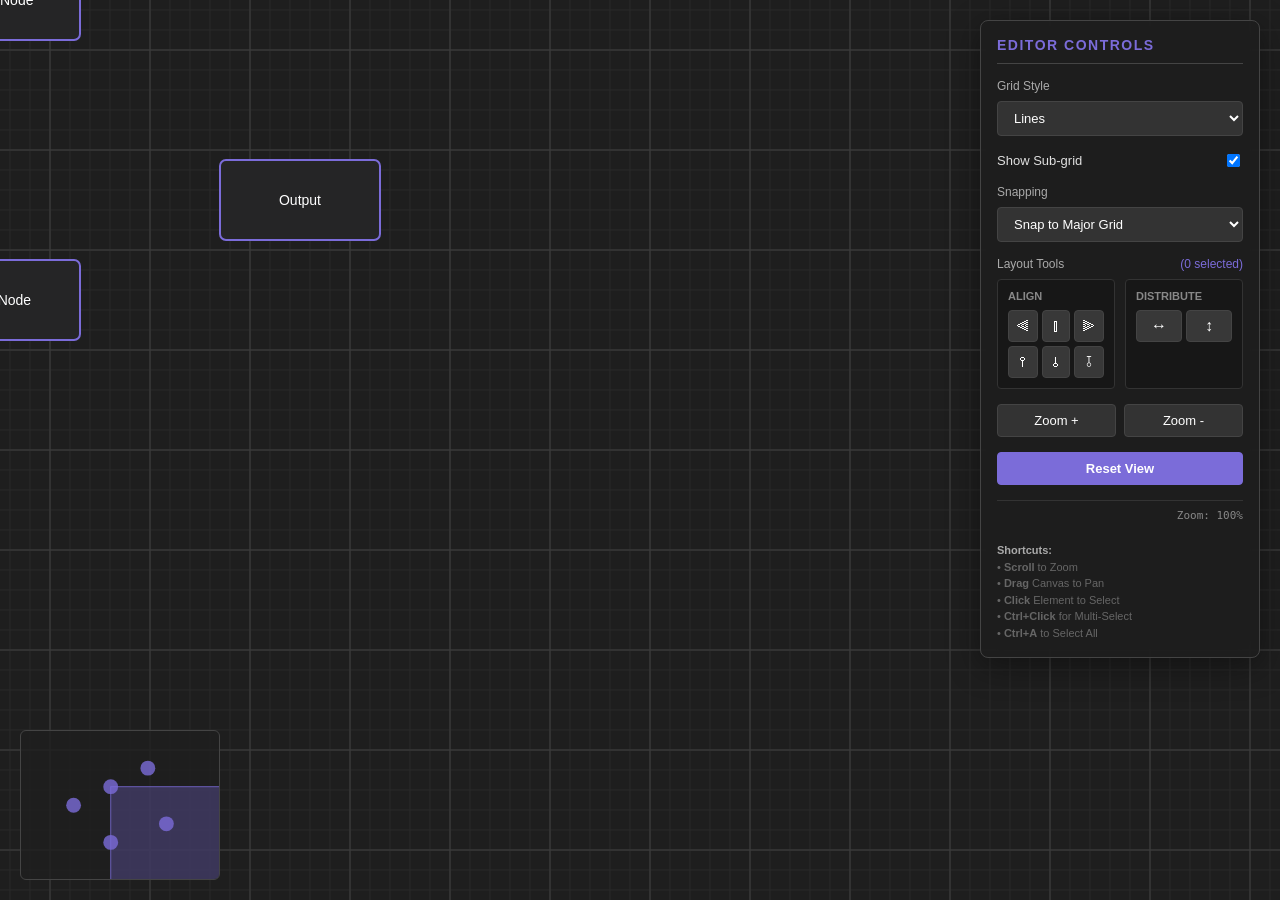
==== index.html @ 756b63c8 "v0.1" ====
<!DOCTYPE html>
<html lang="en">
<head>
    <meta charset="UTF-8">
    <meta name="viewport" content="width=device-width, initial-scale=1.0">
    <title>GraphBoard Component Test</title>
    <link rel="stylesheet" href="styles.css">
    <link rel="stylesheet" href="js/main.css">
</head>
<body>
    <div id="app-container"></div>

    <div id="minimap-container">
        <svg id="minimap-svg" viewBox="0 0 200 150">
            <g id="minimap-content-layer"></g>
            <rect id="minimap-viewport" class="minimap-viewport" x="0" y="0" width="50" height="50"></rect>
        </svg>
    </div>

    <div id="controls">
        <h2>Editor Controls</h2>
        
        <div class="control-group">
            <label>Grid Style</label>
            <select id="grid-type">
                <option value="lines">Lines</option>
                <option value="dots">Dots</option>
            </select>
        </div>

        <div class="control-group">
            <div class="toggle-row">
                <span>Show Sub-grid</span>
                <input type="checkbox" id="sub-grid-toggle" checked>
            </div>
        </div>
        
        <div class="control-group">
            <label>Snapping</label>
            <select id="snap-mode">
                <option value="off">No Snap</option>
                <option value="major" selected>Snap to Major Grid</option>
                <option value="sub">Snap to Sub-grid</option>
            </select>
        </div>

        <div class="control-group">
            <label>Layout Tools <span id="sel-count" style="color:#7b6cd9">(0 selected)</span></label>
            
            <div class="tools-grid">
                <div class="tool-section">
                    <h3>Align</h3>
                    <div class="alignment-grid">
                        <button class="tool-btn" title="Align Left" data-align="left">⫷</button>
                        <button class="tool-btn" title="Align Center H" data-align="center-h">⫿</button>
                        <button class="tool-btn" title="Align Right" data-align="right">⫸</button>
                        <button class="tool-btn" title="Align Top" data-align="top">⫯</button>
                        <button class="tool-btn" title="Align Center V" data-align="center-v">⫰</button>
                        <button class="tool-btn" title="Align Bottom" data-align="bottom">⫱</button>
                    </div>
                </div>

                <div class="tool-section">
                    <h3>Distribute</h3>
                    <div class="dist-grid">
                        <button class="tool-btn" title="Distribute Horizontally" data-dist="h">↔</button>
                        <button class="tool-btn" title="Distribute Vertically" data-dist="v">↕</button>
                    </div>
                </div>
            </div>
        </div>

        <div class="row">
            <button id="zoom-in-btn">Zoom +</button>
            <button id="zoom-out-btn">Zoom -</button>
        </div>
        
        <button id="reset-btn" class="primary">Reset View</button>

        <div class="info-display" id="coords-display">Zoom: 100%</div>
        
        <div class="shortcuts-help">
            <strong>Shortcuts:</strong><br>
            • <b>Scroll</b> to Zoom<br>
            • <b>Drag</b> Canvas to Pan<br>
            • <b>Click</b> Element to Select<br>
            • <b>Ctrl+Click</b> for Multi-Select<br>
            • <b>Ctrl+A</b> to Select All
        </div>
    </div>

    <div id="toast">Notification</div>

    <script type="module">
        import { GraphBoard } from './js/main.js';

        class GraphBoardWithMinimap extends GraphBoard {
            constructor(containerId, options = {}) {
                super(containerId, options);
                
                this.minimapSvg = document.getElementById('minimap-svg');
                this.minimapContentLayer = document.getElementById('minimap-content-layer');
                this.minimapViewport = document.getElementById('minimap-viewport');
                
                this.selectionManager.setOnSelectionChange((count) => {
                    document.getElementById('sel-count').textContent = `(${count} selected)`;
                });
            }

            updateMinimap() {
                const bounds = this.getContentBounds();
                const mmW = 200, mmH = 150, pad = 30;
                this.minimapContentLayer.innerHTML = '';

                if (!bounds) {
                    this.minimapViewport.setAttribute("width", 0);
                    return;
                }

                const scaleX = (mmW - pad * 2) / bounds.width;
                const scaleY = (mmH - pad * 2) / bounds.height;
                const mmScale = Math.min(scaleX, scaleY, 1.5);

                const worldToMinimapX = (wx) => (wx - bounds.centerX) * mmScale + (mmW / 2);
                const worldToMinimapY = (wy) => (wy - bounds.centerY) * mmScale + (mmH / 2);

                this.elements.forEach(el => {
                    const c = document.createElementNS(this.svgNS, "circle");
                    const cx = worldToMinimapX(el.x);
                    const cy = worldToMinimapY(el.y);
                    let r = (Math.min(el.width, el.height) / 2) * mmScale;
                    r = Math.max(2, Math.min(r, 8));
                    c.setAttribute("cx", cx);
                    c.setAttribute("cy", cy);
                    c.setAttribute("r", r);
                    c.setAttribute("class", "minimap-node");
                    if (this.selectionManager.isSelected(el.id)) {
                        c.classList.add("selected");
                    }
                    el.minimapDot = c;
                    this.minimapContentLayer.appendChild(c);
                });

                const screenW = window.innerWidth, screenH = window.innerHeight;
                const vpL = (0 - this.panX) / this.scale;
                const vpT = (0 - this.panY) / this.scale;
                const vpR = (screenW - this.panX) / this.scale;
                const vpB = (screenH - this.panY) / this.scale;

                this.minimapViewport.setAttribute("x", worldToMinimapX(vpL));
                this.minimapViewport.setAttribute("y", worldToMinimapY(vpT));
                this.minimapViewport.setAttribute("width", worldToMinimapX(vpR) - worldToMinimapX(vpL));
                this.minimapViewport.setAttribute("height", worldToMinimapY(vpB) - worldToMinimapY(vpT));
            }
        }

        function showToast(msg) {
            const t = document.getElementById('toast');
            t.textContent = msg;
            t.classList.add('visible');
            setTimeout(() => t.classList.remove('visible'), 2000);
        }

        const grid = new GraphBoardWithMinimap('app-container', {
            majorGrid: 100,
            subGrid: 20,
            gridType: 'lines',
            showSubGrid: true,
            snapMode: 'major',
            onToast: showToast
        });

        // Add test nodes
        grid.addTestNode(0, 0, "Start Node");
        grid.addTestNode(200, -150, "Process A");
        grid.addTestNode(-250, 100, "Input");
        grid.addTestNode(300, 200, "Output");
        grid.addTestNode(0, 300, "End Node");

        // UI Bindings
        document.getElementById('grid-type').addEventListener('change', (e) => {
            grid.setGridType(e.target.value);
        });

        document.getElementById('sub-grid-toggle').addEventListener('change', (e) => {
            grid.toggleSubGrid(e.target.checked);
        });

        document.getElementById('snap-mode').addEventListener('change', (e) => {
            grid.setSnapMode(e.target.value);
        });

        document.querySelectorAll('[data-align]').forEach(btn => {
            btn.addEventListener('click', () => grid.alignNodes(btn.dataset.align));
        });

        document.querySelectorAll('[data-dist]').forEach(btn => {
            btn.addEventListener('click', () => grid.distributeNodes(btn.dataset.dist));
        });

        document.getElementById('zoom-in-btn').addEventListener('click', () => 
            grid.zoom(0.3, window.innerWidth/2, window.innerHeight/2));
        
        document.getElementById('zoom-out-btn').addEventListener('click', () => 
            grid.zoom(-0.3, window.innerWidth/2, window.innerHeight/2));
        
        document.getElementById('reset-btn').addEventListener('click', () => {
            grid.resetView();
        });

        const coords = document.getElementById('coords-display');
        setInterval(() => {
            coords.textContent = `Zoom: ${Math.round(grid.scale * 100)}%`;
        }, 100);
    </script>
</body>
</html>
---- styles.css ----
* {
    box-sizing: border-box;
}

body, html {
    margin: 0;
    padding: 0;
    width: 100%;
    height: 100%;
    overflow: hidden;
    font-family: -apple-system, BlinkMacSystemFont, "Segoe UI", Roboto, Helvetica, Arial, sans-serif;
    color: #e0e0e0;
}

#controls {
    position: absolute;
    top: 20px;
    right: 20px;
    width: 280px;
    max-height: calc(100vh - 40px);
    background-color: rgba(30, 30, 30, 0.95);
    backdrop-filter: blur(10px);
    padding: 16px;
    border-radius: 8px;
    border: 1px solid #444;
    box-shadow: 0 8px 32px rgba(0,0,0,0.4);
    display: flex;
    flex-direction: column;
    gap: 15px;
    z-index: 100;
    overflow-y: auto;
    overflow-x: hidden;
}

#controls::-webkit-scrollbar { width: 6px; }
#controls::-webkit-scrollbar-track { background: transparent; }
#controls::-webkit-scrollbar-thumb { background: #555; border-radius: 3px; }
#controls::-webkit-scrollbar-thumb:hover { background: #666; }

h2 {
    margin: 0;
    font-size: 14px;
    color: #7b6cd9;
    text-transform: uppercase;
    letter-spacing: 1.5px;
    border-bottom: 1px solid #444;
    padding-bottom: 10px;
    position: sticky;
    top: 0;
    background-color: rgba(30, 30, 30, 0.95);
    z-index: 2;
}

.control-group { display: flex; flex-direction: column; gap: 8px; }

label { 
    font-size: 12px; 
    color: #aaa; 
    display: flex; 
    justify-content: space-between; 
    align-items: center;
}

.toggle-row {
    display: flex;
    justify-content: space-between;
    align-items: center;
    font-size: 13px;
}

select, button, input {
    padding: 8px 12px;
    background-color: #333;
    border: 1px solid #444;
    color: white;
    border-radius: 4px;
    cursor: pointer;
    font-size: 13px;
    transition: all 0.2s;
}

button:hover { background-color: #444; border-color: #666; }
button.primary { background-color: #7b6cd9; border-color: #7b6cd9; font-weight: bold; }
button.primary:hover { background-color: #9f92e6; }
button:disabled { opacity: 0.5; cursor: not-allowed; }

.row { display: flex; gap: 8px; }
.row > * { flex: 1; }

.tools-grid {
    display: grid;
    grid-template-columns: 1fr 1fr;
    gap: 10px;
}

.tool-section {
    background: rgba(0,0,0,0.2);
    padding: 10px;
    border-radius: 4px;
    border: 1px solid #333;
}

.tool-section h3 {
    font-size: 11px;
    color: #888;
    margin: 0 0 8px 0;
    text-transform: uppercase;
}

.alignment-grid {
    display: grid;
    grid-template-columns: repeat(3, 1fr);
    gap: 4px;
}

.dist-grid {
    display: grid;
    grid-template-columns: 1fr 1fr;
    gap: 4px;
}

.tool-btn { 
    font-size: 16px; 
    padding: 6px; 
    display: flex;
    align-items: center;
    justify-content: center;
    background-color: #383838;
}
.tool-btn:hover { background-color: #444; }

.info-display {
    font-family: monospace;
    font-size: 11px;
    color: #888;
    text-align: right;
    padding-top: 8px;
    border-top: 1px solid #333;
}

#minimap-container {
    position: absolute;
    bottom: 20px;
    left: 20px;
    width: 200px;
    height: 150px;
    background-color: rgba(30,30,30,0.8);
    border: 1px solid #444;
    border-radius: 6px;
    z-index: 90;
    overflow: hidden;
}

#toast {
    position: absolute;
    bottom: 30px;
    left: 50%;
    transform: translateX(-50%);
    background-color: #333;
    border: 1px solid #7b6cd9;
    color: white;
    padding: 10px 20px;
    border-radius: 20px;
    font-size: 14px;
    opacity: 0;
    pointer-events: none;
    transition: opacity 0.3s ease;
    z-index: 200;
}
#toast.visible { opacity: 1; }

.shortcuts-help {
    margin-top: 5px;
    font-size: 11px;
    color: #666;
    line-height: 1.5;
}
.shortcuts-help strong { color: #aaa; }
---- js/main.css ----
:root {
    --gb-bg-color: #1e1e1e;
    --gb-panel-bg: rgba(30, 30, 30, 0.95);
    --gb-text-color: #e0e0e0;
    --gb-accent-color: #7b6cd9;
    --gb-accent-hover: #9f92e6;
    --gb-border-color: #444;
    --gb-grid-line-color: #444;
    --gb-grid-dot-color: #555;
    --gb-sub-grid-color: #333;
    --gb-selection-color: #ff6b6b;
}

#app-container {
    position: relative;
    width: 100vw;
    height: 100vh;
    overflow: hidden;
    background-color: var(--gb-bg-color);
    cursor: grab;
}

#app-container.panning { cursor: grabbing; }
#app-container.dragging-element { cursor: move; }

svg {
    display: block;
    user-select: none;
    -webkit-user-select: none;
}

.grid-line { stroke: var(--gb-grid-line-color); stroke-width: 1px; vector-effect: non-scaling-stroke; }
.grid-sub-line { stroke: var(--gb-sub-grid-color); stroke-width: 1px; vector-effect: non-scaling-stroke; }
.grid-dot { fill: var(--gb-grid-dot-color); }
.grid-sub-dot { fill: var(--gb-sub-grid-color); }

.graph-element { cursor: pointer; transition: filter 0.1s; }
.graph-element rect {
    fill: #252526;
    stroke: var(--gb-accent-color);
    stroke-width: 2px;
    rx: 6;
    transition: stroke 0.1s, fill 0.1s;
}
.graph-element:hover rect { fill: #2d2d30; stroke: var(--gb-accent-hover); }
.graph-element.selected rect {
    stroke: var(--gb-selection-color);
    stroke-width: 3px;
    filter: drop-shadow(0 0 8px rgba(255, 107, 107, 0.4));
}
.graph-element text {
    fill: white;
    font-size: 14px;
    font-weight: 500;
    pointer-events: none;
}

.minimap-node { fill: var(--gb-accent-color); opacity: 0.8; }
.minimap-node.selected { fill: var(--gb-selection-color); }
.minimap-viewport { fill: rgba(123, 108, 217, 0.3); stroke: rgba(123, 108, 217, 0.8); stroke-width: 1px; }
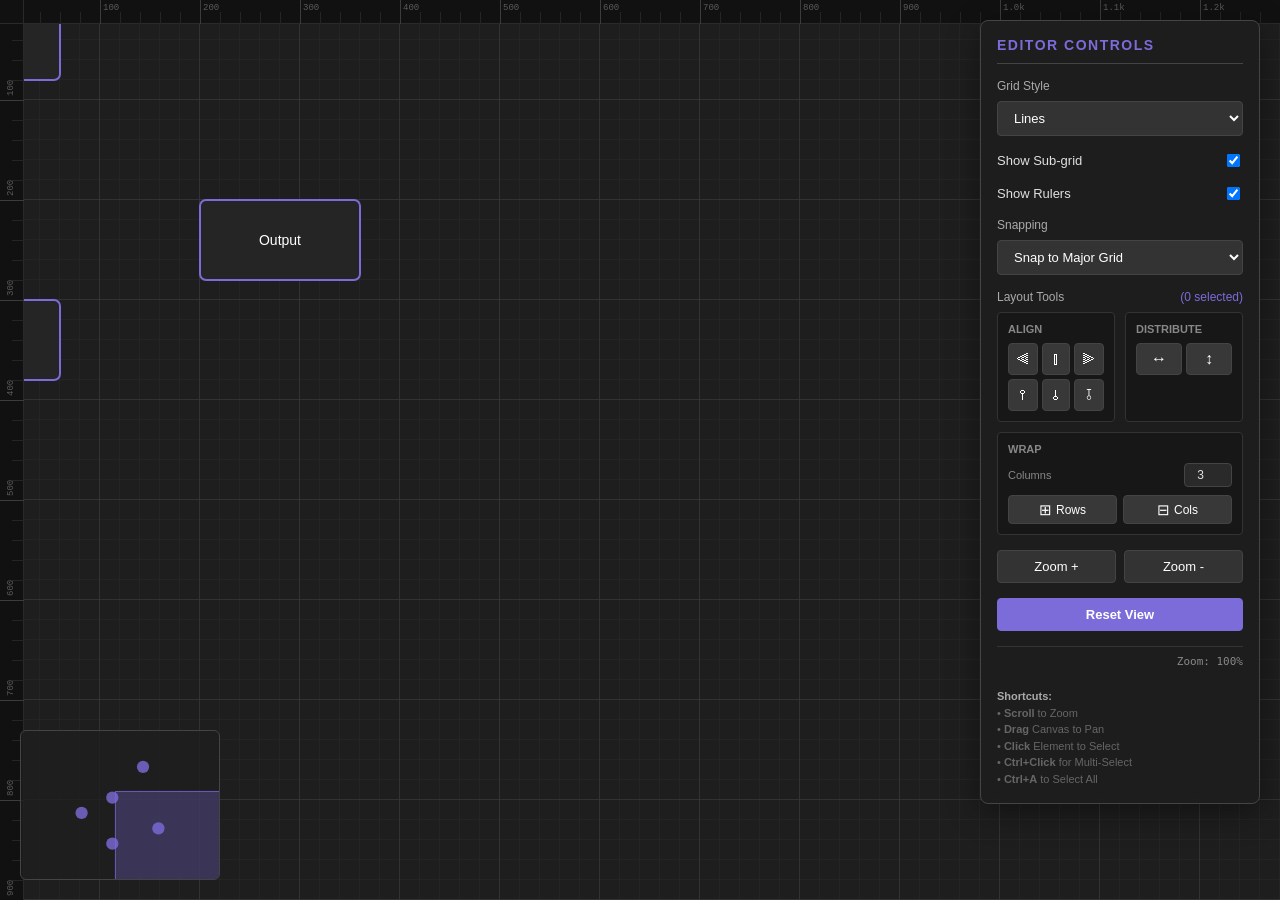
==== commit e1ebe2b5: "v0.1.3-BoardRulersAdded" ====
--- a/index.html
+++ b/index.html
@@ -32,6 +32,10 @@
             <div class="toggle-row">
                 <span>Show Sub-grid</span>
                 <input type="checkbox" id="sub-grid-toggle" checked>
+            </div>
+            <div class="toggle-row" style="margin-top:6px">
+                <span>Show Rulers</span>
+                <input type="checkbox" id="rulers-toggle" checked>
             </div>
         </div>
         
@@ -65,6 +69,22 @@
                     <div class="dist-grid">
                         <button class="tool-btn" title="Distribute Horizontally" data-dist="h">↔</button>
                         <button class="tool-btn" title="Distribute Vertically" data-dist="v">↕</button>
+                    </div>
+                </div>
+
+                <div class="tool-section wrap-section">
+                    <h3>Wrap</h3>
+                    <div class="wrap-cols-row">
+                        <span class="wrap-label">Columns</span>
+                        <input type="number" id="wrap-cols" value="3" min="1" max="20" class="wrap-input">
+                    </div>
+                    <div class="wrap-btn-row">
+                        <button class="tool-btn wrap-btn" title="Wrap — flow left→right, break into rows" data-wrap="h">
+                            <span class="wrap-icon">⊞</span> Rows
+                        </button>
+                        <button class="tool-btn wrap-btn" title="Wrap — flow top→down, break into columns" data-wrap="v">
+                            <span class="wrap-icon">⊟</span> Cols
+                        </button>
                     </div>
                 </div>
             </div>
@@ -186,6 +206,10 @@
             grid.toggleSubGrid(e.target.checked);
         });
 
+        document.getElementById('rulers-toggle').addEventListener('change', (e) => {
+            grid.toggleRulers(e.target.checked);
+        });
+
         document.getElementById('snap-mode').addEventListener('change', (e) => {
             grid.setSnapMode(e.target.value);
         });
@@ -196,6 +220,13 @@
 
         document.querySelectorAll('[data-dist]').forEach(btn => {
             btn.addEventListener('click', () => grid.distributeNodes(btn.dataset.dist));
+        });
+
+        document.querySelectorAll('[data-wrap]').forEach(btn => {
+            btn.addEventListener('click', () => {
+                const cols = parseInt(document.getElementById('wrap-cols').value, 10) || null;
+                grid.wrapElements(btn.dataset.wrap, cols);
+            });
         });
 
         document.getElementById('zoom-in-btn').addEventListener('click', () => 
--- a/styles.css
+++ b/styles.css
@@ -91,6 +91,54 @@
     display: grid;
     grid-template-columns: 1fr 1fr;
     gap: 10px;
+}
+
+.wrap-section {
+    grid-column: 1 / -1;
+}
+
+.wrap-cols-row {
+    display: flex;
+    align-items: center;
+    gap: 8px;
+    margin-bottom: 8px;
+}
+
+.wrap-label {
+    font-size: 11px;
+    color: #888;
+    flex: 1;
+}
+
+.wrap-input {
+    width: 48px;
+    padding: 4px 6px;
+    font-size: 12px;
+    text-align: center;
+    background: #2a2a2a;
+    border: 1px solid #444;
+    border-radius: 4px;
+    color: #e0e0e0;
+}
+
+.wrap-btn-row {
+    display: grid;
+    grid-template-columns: 1fr 1fr;
+    gap: 6px;
+}
+
+.wrap-btn {
+    display: flex;
+    align-items: center;
+    justify-content: center;
+    gap: 4px;
+    font-size: 12px !important;
+    padding: 6px 8px !important;
+}
+
+.wrap-icon {
+    font-size: 15px;
+    line-height: 1;
 }
 
 .tool-section {
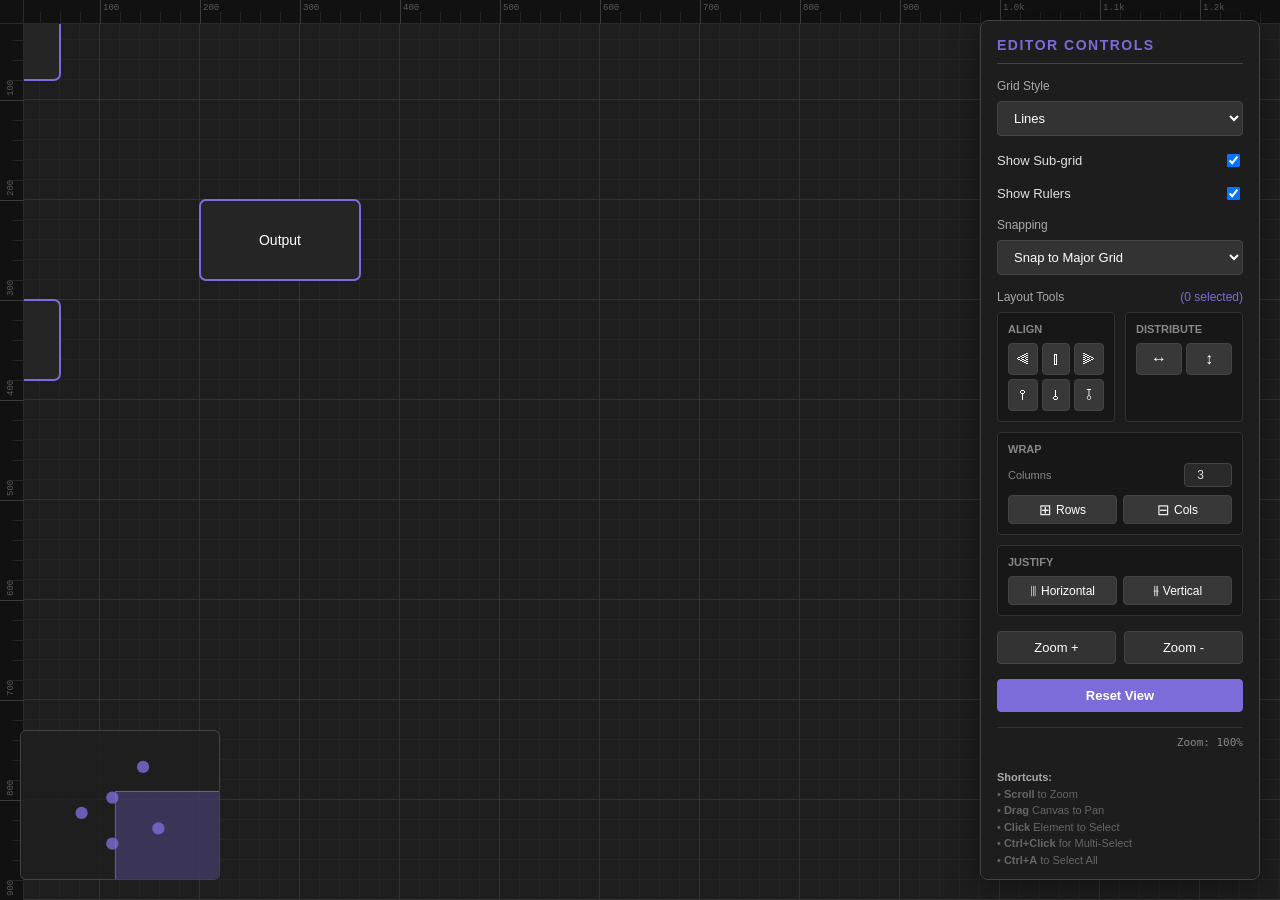
==== commit 31a78a1c: "v0.1.4-distribute-space-and-justify-tools" ====
--- a/index.html
+++ b/index.html
@@ -84,6 +84,18 @@
                         </button>
                         <button class="tool-btn wrap-btn" title="Wrap — flow top→down, break into columns" data-wrap="v">
                             <span class="wrap-icon">⊟</span> Cols
+                        </button>
+                    </div>
+                </div>
+
+                <div class="tool-section wrap-section">
+                    <h3>Justify</h3>
+                    <div class="wrap-btn-row">
+                        <button class="tool-btn wrap-btn" title="Justify Horizontally — fill horizontal space with no gaps" data-justify="h">
+                            <span class="wrap-icon">⫴</span> Horizontal
+                        </button>
+                        <button class="tool-btn wrap-btn" title="Justify Vertically — fill vertical space with no gaps" data-justify="v">
+                            <span class="wrap-icon">⫵</span> Vertical
                         </button>
                     </div>
                 </div>
@@ -229,6 +241,16 @@
             });
         });
 
+        document.querySelectorAll('[data-justify]').forEach(btn => {
+            btn.addEventListener('click', () => {
+                if (btn.dataset.justify === 'h') {
+                    grid.justifyHorizontally();
+                } else {
+                    grid.justifyVertically();
+                }
+            });
+        });
+
         document.getElementById('zoom-in-btn').addEventListener('click', () => 
             grid.zoom(0.3, window.innerWidth/2, window.innerHeight/2));
         
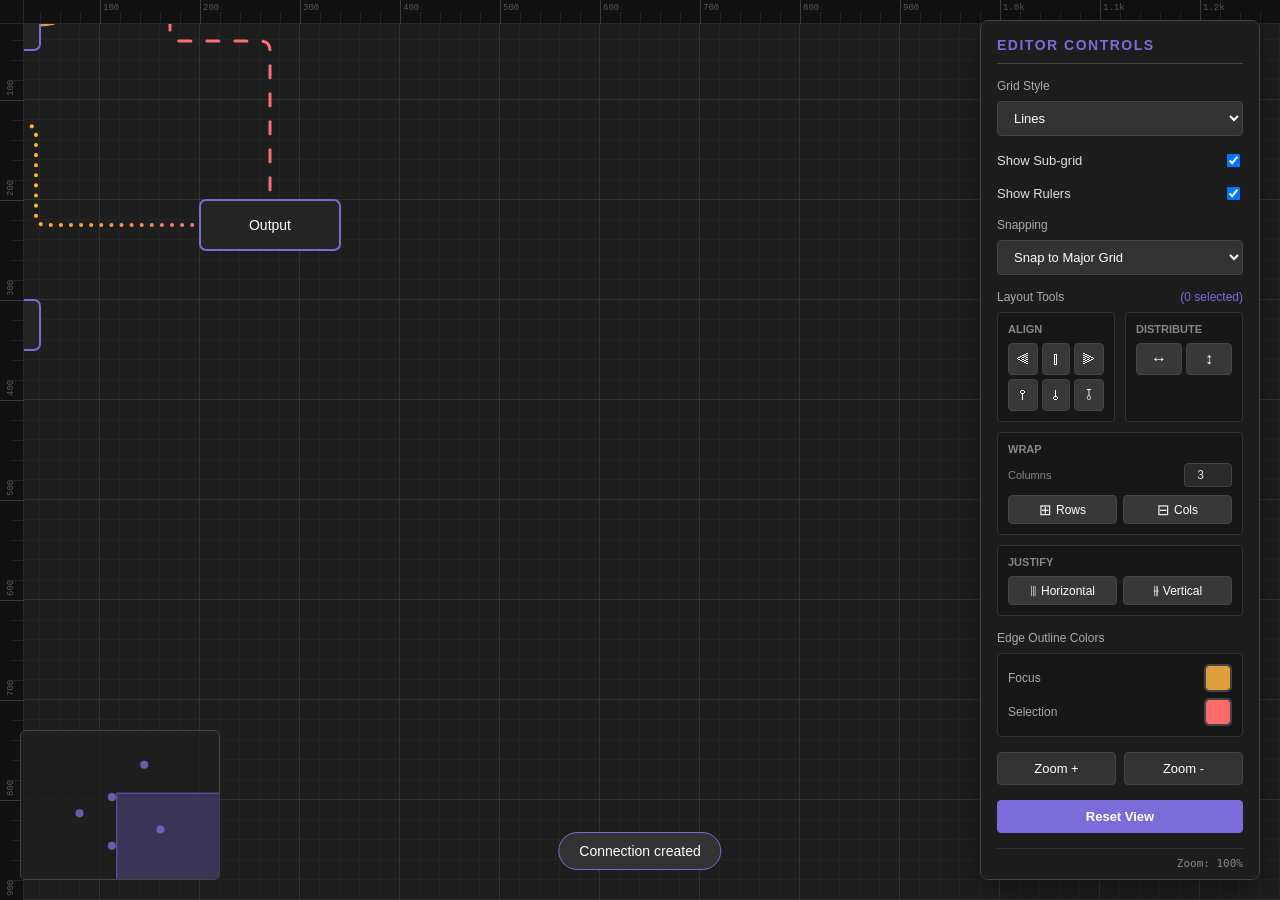
==== commit e683cd27: "v0.1.6-added-node-path-template - added custom nodes and connection paths as template - a* path met" ====
--- a/index.html
+++ b/index.html
@@ -6,6 +6,7 @@
     <title>GraphBoard Component Test</title>
     <link rel="stylesheet" href="styles.css">
     <link rel="stylesheet" href="js/main.css">
+    <link rel="stylesheet" href="js/extensions/nodes-edges/nodes-edges.css">
 </head>
 <body>
     <div id="app-container"></div>
@@ -25,6 +26,7 @@
             <select id="grid-type">
                 <option value="lines">Lines</option>
                 <option value="dots">Dots</option>
+                <option value="none">None</option>
             </select>
         </div>
 
@@ -102,6 +104,68 @@
             </div>
         </div>
 
+        <div class="control-group">
+            <label>Edge Outline Colors</label>
+            <div class="tool-section">
+                <div class="edge-outline-row">
+                    <span class="edge-outline-label">Focus</span>
+                    <input type="color" id="focus-outline-color" value="#e09f3e" class="edge-color-input">
+                </div>
+                <div class="edge-outline-row" style="margin-top:6px">
+                    <span class="edge-outline-label">Selection</span>
+                    <input type="color" id="sel-outline-color" value="#ff6b6b" class="edge-color-input">
+                </div>
+            </div>
+        </div>
+
+        <div class="control-group" id="edge-controls" style="display:none">
+            <label>Edge Properties <span id="edge-info" style="color:#e09f3e"></span></label>
+
+            <div class="tool-section">
+                <h3>Path Method</h3>
+                <div class="edge-method-grid">
+                    <button class="edge-opt" data-method="default">Default</button>
+                    <button class="edge-opt" data-method="straight">Straight</button>
+                    <button class="edge-opt" data-method="squared">Squared</button>
+                    <button class="edge-opt" data-method="astar">A*</button>
+                </div>
+            </div>
+
+            <div class="tool-section">
+                <h3>Stroke Style</h3>
+                <div class="edge-method-grid">
+                    <button class="edge-opt" data-style="solid">Solid</button>
+                    <button class="edge-opt" data-style="dashed">Dashed</button>
+                </div>
+            </div>
+
+            <div class="tool-section">
+                <h3>Animation</h3>
+                <div class="edge-method-grid">
+                    <button class="edge-opt" data-anim="none">None</button>
+                    <button class="edge-opt" data-anim="flow">Flow</button>
+                    <button class="edge-opt" data-anim="pulse">Pulse</button>
+                    <button class="edge-opt" data-anim="march">March</button>
+                </div>
+            </div>
+
+            <div class="tool-section">
+                <h3>Stroke Width</h3>
+                <div class="edge-width-row">
+                    <input type="range" id="edge-width" min="1" max="10" step="0.5" value="3" class="edge-width-slider">
+                    <span id="edge-width-val" class="edge-width-val">3px</span>
+                </div>
+            </div>
+
+            <div class="tool-section">
+                <h3>Colors</h3>
+                <div id="edge-colors"></div>
+                <button id="edge-add-color" class="edge-add-color-btn">+ Add Color</button>
+            </div>
+
+            <button id="edge-delete" class="edge-delete-btn">Delete Edge</button>
+        </div>
+
         <div class="row">
             <button id="zoom-in-btn">Zoom +</button>
             <button id="zoom-out-btn">Zoom -</button>
@@ -125,6 +189,7 @@
 
     <script type="module">
         import { GraphBoard } from './js/main.js';
+        import { NodesEdgesExtension } from './js/extensions/nodes-edges/index.js';
 
         class GraphBoardWithMinimap extends GraphBoard {
             constructor(containerId, options = {}) {
@@ -202,12 +267,182 @@
             onToast: showToast
         });
 
-        // Add test nodes
-        grid.addTestNode(0, 0, "Start Node");
-        grid.addTestNode(200, -150, "Process A");
-        grid.addTestNode(-250, 100, "Input");
-        grid.addTestNode(300, 200, "Output");
-        grid.addTestNode(0, 300, "End Node");
+        // ─── Install the Nodes & Edges extension ───
+        const edgeControls = document.getElementById('edge-controls');
+        const edgeInfo = document.getElementById('edge-info');
+        const edgeColorsDiv = document.getElementById('edge-colors');
+        const edgeWidthSlider = document.getElementById('edge-width');
+        const edgeWidthVal = document.getElementById('edge-width-val');
+
+        function showEdgePanel(edge) {
+            edgeControls.style.display = '';
+            edgeInfo.textContent = `(${edge.id})`;
+            syncEdgePanel(edge);
+        }
+
+        function hideEdgePanel() {
+            edgeControls.style.display = 'none';
+        }
+
+        function syncEdgePanel(edge) {
+            document.querySelectorAll('.edge-opt[data-method]').forEach(b => {
+                b.classList.toggle('active', b.dataset.method === edge.method);
+            });
+            document.querySelectorAll('.edge-opt[data-style]').forEach(b => {
+                b.classList.toggle('active', b.dataset.style === edge.strokeStyle);
+            });
+            document.querySelectorAll('.edge-opt[data-anim]').forEach(b => {
+                b.classList.toggle('active', b.dataset.anim === edge.animation);
+            });
+            edgeWidthSlider.value = edge.strokeWidth;
+            edgeWidthVal.textContent = edge.strokeWidth + 'px';
+            renderColorInputs(edge);
+        }
+
+        function renderColorInputs(edge) {
+            edgeColorsDiv.innerHTML = '';
+            edge.colors.forEach((c, i) => {
+                const row = document.createElement('div');
+                row.className = 'edge-color-row';
+
+                const input = document.createElement('input');
+                input.type = 'color';
+                input.value = c;
+                input.className = 'edge-color-input';
+                input.addEventListener('input', () => {
+                    edge.colors[i] = input.value;
+                    hexSpan.textContent = input.value.toUpperCase();
+                    nodesEdges.edgeManager.renderEdge(edge);
+                });
+
+                const hexSpan = document.createElement('span');
+                hexSpan.className = 'edge-color-hex';
+                hexSpan.textContent = c.toUpperCase();
+
+                const rmBtn = document.createElement('button');
+                rmBtn.className = 'edge-color-rm';
+                rmBtn.innerHTML = '&times;';
+                rmBtn.disabled = edge.colors.length <= 1;
+                rmBtn.addEventListener('click', () => {
+                    edge.colors.splice(i, 1);
+                    nodesEdges.edgeManager.renderEdge(edge);
+                    renderColorInputs(edge);
+                });
+
+                row.append(input, hexSpan, rmBtn);
+                edgeColorsDiv.appendChild(row);
+            });
+        }
+
+        const nodesEdges = new NodesEdgesExtension(grid, {
+            onEdgeSelect: (edge) => showEdgePanel(edge),
+            onEdgeDeselect: () => hideEdgePanel(),
+            onEdgeCreate: (edge) => showToast('Connection created'),
+        });
+        nodesEdges.install();
+        grid.registerExtension('nodes-edges', nodesEdges);
+
+        // Edge panel event bindings
+        document.querySelectorAll('.edge-opt[data-method]').forEach(btn => {
+            btn.addEventListener('click', () => {
+                const edge = nodesEdges.edgeManager.getSelectedEdge();
+                if (!edge) return;
+                edge.method = btn.dataset.method;
+                nodesEdges.edgeManager.renderEdge(edge);
+                syncEdgePanel(edge);
+            });
+        });
+
+        document.querySelectorAll('.edge-opt[data-style]').forEach(btn => {
+            btn.addEventListener('click', () => {
+                const edge = nodesEdges.edgeManager.getSelectedEdge();
+                if (!edge) return;
+                edge.strokeStyle = btn.dataset.style;
+                nodesEdges.edgeManager.renderEdge(edge);
+                syncEdgePanel(edge);
+            });
+        });
+
+        document.querySelectorAll('.edge-opt[data-anim]').forEach(btn => {
+            btn.addEventListener('click', () => {
+                const edge = nodesEdges.edgeManager.getSelectedEdge();
+                if (!edge) return;
+                edge.animation = btn.dataset.anim;
+                nodesEdges.edgeManager.renderEdge(edge);
+                syncEdgePanel(edge);
+            });
+        });
+
+        edgeWidthSlider.addEventListener('input', () => {
+            const edge = nodesEdges.edgeManager.getSelectedEdge();
+            if (!edge) return;
+            edge.strokeWidth = parseFloat(edgeWidthSlider.value);
+            edgeWidthVal.textContent = edge.strokeWidth + 'px';
+            nodesEdges.edgeManager.renderEdge(edge);
+        });
+
+        document.getElementById('edge-add-color').addEventListener('click', () => {
+            const edge = nodesEdges.edgeManager.getSelectedEdge();
+            if (!edge || edge.colors.length >= 8) return;
+            edge.colors.push('#888888');
+            nodesEdges.edgeManager.renderEdge(edge);
+            renderColorInputs(edge);
+        });
+
+        document.getElementById('edge-delete').addEventListener('click', () => {
+            const edge = nodesEdges.edgeManager.getSelectedEdge();
+            if (!edge) return;
+            nodesEdges.edgeManager.removeEdge(edge.id);
+            hideEdgePanel();
+            showToast('Edge deleted');
+        });
+
+        // Outline color pickers
+        document.getElementById('focus-outline-color').addEventListener('input', (e) => {
+            nodesEdges.edgeManager.setFocusOutlineColor(e.target.value);
+        });
+        document.getElementById('sel-outline-color').addEventListener('input', (e) => {
+            nodesEdges.edgeManager.setSelectionOutlineColor(e.target.value);
+        });
+
+        // Add nodes via the extension (with ports)
+        const n1 = nodesEdges.addNode(0, 0, "Start Node");
+        const n2 = nodesEdges.addNode(200, -150, "Process A");
+        const n3 = nodesEdges.addNode(-250, 100, "Input");
+        const n4 = nodesEdges.addNode(300, 200, "Output");
+        const n5 = nodesEdges.addNode(0, 300, "End Node");
+
+        // Add demo edges between nodes
+        nodesEdges.addEdge(n1.id, n2.id, 'right', 'left', {
+            colors: ['#e09f3e', '#4ade80'],
+            method: 'default',
+            strokeWidth: 3,
+        });
+        nodesEdges.addEdge(n2.id, n4.id, 'bottom', 'top', {
+            colors: ['#f87171'],
+            strokeStyle: 'dashed',
+            method: 'squared',
+            strokeWidth: 3,
+            animation: 'flow',
+        });
+        nodesEdges.addEdge(n1.id, n3.id, 'left', 'right', {
+            colors: ['#a78bfa', '#38bdf8'],
+            method: 'default',
+            strokeWidth: 3,
+            animation: 'march',
+        });
+        nodesEdges.addEdge(n3.id, n4.id, 'right', 'left', {
+            colors: ['#4ade80', '#fbbf24', '#f87171'],
+            strokeStyle: 'dashed',
+            method: 'squared',
+            strokeWidth: 4,
+            animation: 'pulse',
+        });
+        nodesEdges.addEdge(n1.id, n5.id, 'bottom', 'top', {
+            colors: ['#e09f3e'],
+            method: 'straight',
+            strokeWidth: 2,
+        });
 
         // UI Bindings
         document.getElementById('grid-type').addEventListener('change', (e) => {
--- a/styles.css
+++ b/styles.css
@@ -224,3 +224,135 @@
     line-height: 1.5;
 }
 .shortcuts-help strong { color: #aaa; }
+
+/* ─── Edge Controls Panel ─── */
+.edge-outline-row {
+    display: flex;
+    align-items: center;
+    gap: 8px;
+}
+.edge-outline-label {
+    flex: 1;
+    font-size: 12px;
+    color: #aaa;
+}
+.edge-method-grid {
+    display: grid;
+    grid-template-columns: 1fr 1fr;
+    gap: 4px;
+}
+
+.edge-opt {
+    padding: 6px 4px;
+    font-size: 11px;
+    font-weight: 600;
+    text-align: center;
+    background: #383838;
+    border: 1.5px solid #444;
+    border-radius: 6px;
+    color: #999;
+    cursor: pointer;
+    transition: all 0.15s;
+}
+.edge-opt:hover { border-color: #666; color: #ddd; }
+.edge-opt.active { border-color: #7b6cd9; color: #7b6cd9; background: rgba(123,108,217,0.12); }
+
+.edge-width-row {
+    display: flex;
+    align-items: center;
+    gap: 10px;
+}
+.edge-width-slider {
+    flex: 1;
+    -webkit-appearance: none;
+    appearance: none;
+    height: 5px;
+    border-radius: 3px;
+    background: #444;
+    outline: none;
+    border: none;
+    padding: 0;
+}
+.edge-width-slider::-webkit-slider-thumb {
+    -webkit-appearance: none;
+    width: 14px;
+    height: 14px;
+    border-radius: 50%;
+    background: #7b6cd9;
+    cursor: pointer;
+    border: 2px solid #1e1e1e;
+}
+.edge-width-val {
+    font-family: monospace;
+    font-size: 12px;
+    color: #888;
+    min-width: 30px;
+    text-align: right;
+}
+
+.edge-color-row {
+    display: flex;
+    align-items: center;
+    gap: 6px;
+    margin-bottom: 5px;
+}
+.edge-color-input {
+    width: 28px;
+    height: 28px;
+    border: 2px solid #444;
+    border-radius: 5px;
+    cursor: pointer;
+    padding: 0;
+    background: none;
+}
+.edge-color-input::-webkit-color-swatch-wrapper { padding: 0; }
+.edge-color-input::-webkit-color-swatch { border: none; border-radius: 3px; }
+.edge-color-hex {
+    font-family: monospace;
+    font-size: 11px;
+    color: #888;
+    flex: 1;
+}
+.edge-color-rm {
+    width: 22px;
+    height: 22px;
+    border: none;
+    background: transparent;
+    color: #666;
+    cursor: pointer;
+    border-radius: 4px;
+    font-size: 11px;
+    padding: 0;
+    display: flex;
+    align-items: center;
+    justify-content: center;
+}
+.edge-color-rm:hover { background: rgba(248,113,113,0.15); color: #f87171; }
+.edge-color-rm:disabled { opacity: 0.2; pointer-events: none; }
+
+.edge-add-color-btn {
+    width: 100%;
+    padding: 5px 0;
+    border: 1px dashed #444;
+    border-radius: 5px;
+    background: transparent;
+    color: #888;
+    font-size: 11px;
+    cursor: pointer;
+    margin-top: 4px;
+}
+.edge-add-color-btn:hover { border-color: #7b6cd9; color: #7b6cd9; background: rgba(123,108,217,0.1); }
+
+.edge-delete-btn {
+    width: 100%;
+    padding: 8px;
+    border: 1.5px solid rgba(248,113,113,0.3);
+    border-radius: 6px;
+    background: rgba(248,113,113,0.08);
+    color: #f87171;
+    font-size: 12px;
+    font-weight: 600;
+    cursor: pointer;
+    transition: all 0.15s;
+}
+.edge-delete-btn:hover { background: rgba(248,113,113,0.18); border-color: #f87171; }
--- a/js/extensions/nodes-edges/nodes-edges.css
+++ b/js/extensions/nodes-edges/nodes-edges.css
@@ -0,0 +1,159 @@
+/* ═══════════════════════════════════════════════════════════════
+   Nodes & Edges Extension — Styles & Animations
+   Include this file to enable edge rendering visuals.
+   Customize or extend by adding your own animation classes.
+   ═══════════════════════════════════════════════════════════════ */
+
+/* ─── Edge paths ─── */
+.ge-hit {
+    pointer-events: stroke;
+    cursor: pointer;
+}
+
+.ge-vis {
+    pointer-events: none;
+}
+
+/* ─── Outline paths (focus / selection) ─── */
+.ge-outline-focus,
+.ge-outline-sel {
+    pointer-events: none;
+}
+
+/* ─── Connection preview line ─── */
+.ge-connect-preview {
+    pointer-events: none;
+}
+
+.ge-vis {
+    pointer-events: none;
+    transition: filter 0.2s, stroke-width 0.15s;
+}
+
+/* ─── Hovered edge focus outline ─── */
+.ge-hit:hover + .ge-vis,
+.ge-vis.ge-hovered {
+    filter: drop-shadow(0 0 4px rgba(224, 159, 62, 0.6))
+            drop-shadow(0 0 8px rgba(224, 159, 62, 0.25));
+}
+
+/* ─── Selected edge glow ─── */
+.ge-selected {
+    filter: drop-shadow(0 0 6px rgba(224, 159, 62, 0.7))
+            drop-shadow(0 0 14px rgba(224, 159, 62, 0.3));
+    animation: ge-sel-glow 1.6s ease-in-out infinite;
+}
+
+@keyframes ge-sel-glow {
+    0%, 100% {
+        filter: drop-shadow(0 0 5px rgba(224, 159, 62, 0.5))
+                drop-shadow(0 0 10px rgba(224, 159, 62, 0.2));
+    }
+    50% {
+        filter: drop-shadow(0 0 10px rgba(224, 159, 62, 0.9))
+                drop-shadow(0 0 22px rgba(224, 159, 62, 0.45));
+    }
+}
+
+/* ─── Animation: Flow (moving dashes) ─── */
+.ge-anim-flow {
+    stroke-dasharray: 12 16 !important;
+    animation: ge-edge-flow 1s linear infinite;
+}
+
+@keyframes ge-edge-flow {
+    to { stroke-dashoffset: -28; }
+}
+
+/* ─── Animation: Pulse (opacity breathing) ─── */
+.ge-anim-pulse {
+    animation: ge-edge-pulse 2s ease-in-out infinite;
+}
+
+@keyframes ge-edge-pulse {
+    0%, 100% { opacity: 1; }
+    50% { opacity: 0.35; }
+}
+
+/* ─── Animation: March (marching ants) ─── */
+.ge-anim-march {
+    stroke-dasharray: 8 5 !important;
+    animation: ge-edge-march 0.4s linear infinite;
+}
+
+@keyframes ge-edge-march {
+    to { stroke-dashoffset: -13; }
+}
+
+/* ─── Combined: selected + animation ─── */
+.ge-selected.ge-anim-flow {
+    animation: ge-sel-glow 1.6s ease-in-out infinite, ge-edge-flow 1s linear infinite;
+}
+.ge-selected.ge-anim-pulse {
+    animation: ge-sel-glow 1.6s ease-in-out infinite, ge-edge-pulse 2s ease-in-out infinite;
+}
+.ge-selected.ge-anim-march {
+    animation: ge-sel-glow 1.6s ease-in-out infinite, ge-edge-march 0.4s linear infinite;
+}
+
+/* ─── Connection preview line ─── */
+.ge-connect-preview {
+    pointer-events: none;
+}
+
+/* ─── GraphNode ports ─── */
+.gn-port {
+    fill: var(--gb-accent-color, #7b6cd9);
+    stroke: var(--gb-bg-color, #1e1e1e);
+    stroke-width: 2px;
+    opacity: 0;
+    transition: opacity 0.15s, fill 0.15s;
+    cursor: crosshair;
+    pointer-events: all;
+}
+
+.graph-element:hover .gn-port,
+.gn-port.gn-port-visible {
+    opacity: 1;
+}
+
+.gn-port:hover {
+    fill: #fff;
+}
+
+/* ─── GraphNode body ─── */
+.gn-body {
+    fill: #252526;
+    stroke: var(--gb-accent-color, #7b6cd9);
+    stroke-width: 2px;
+    rx: 6;
+    transition: stroke 0.1s, fill 0.1s, filter 0.1s;
+}
+
+.graph-element:hover .gn-body {
+    fill: #2d2d30;
+    stroke: var(--gb-accent-hover, #9f92e6);
+}
+
+.graph-element.selected .gn-body {
+    stroke: var(--gb-selection-color, #ff6b6b);
+    stroke-width: 3px;
+    filter: drop-shadow(0 0 8px rgba(255, 107, 107, 0.4));
+}
+
+/* ─── GraphNode label ─── */
+.gn-label {
+    fill: white;
+    font-size: 13px;
+    font-weight: 600;
+    pointer-events: none;
+    user-select: none;
+}
+
+/* ─── Reduced motion ─── */
+@media (prefers-reduced-motion: reduce) {
+    .ge-vis, .gn-body, .gn-port {
+        animation-duration: 0.01ms !important;
+        transition-duration: 0.01ms !important;
+    }
+}
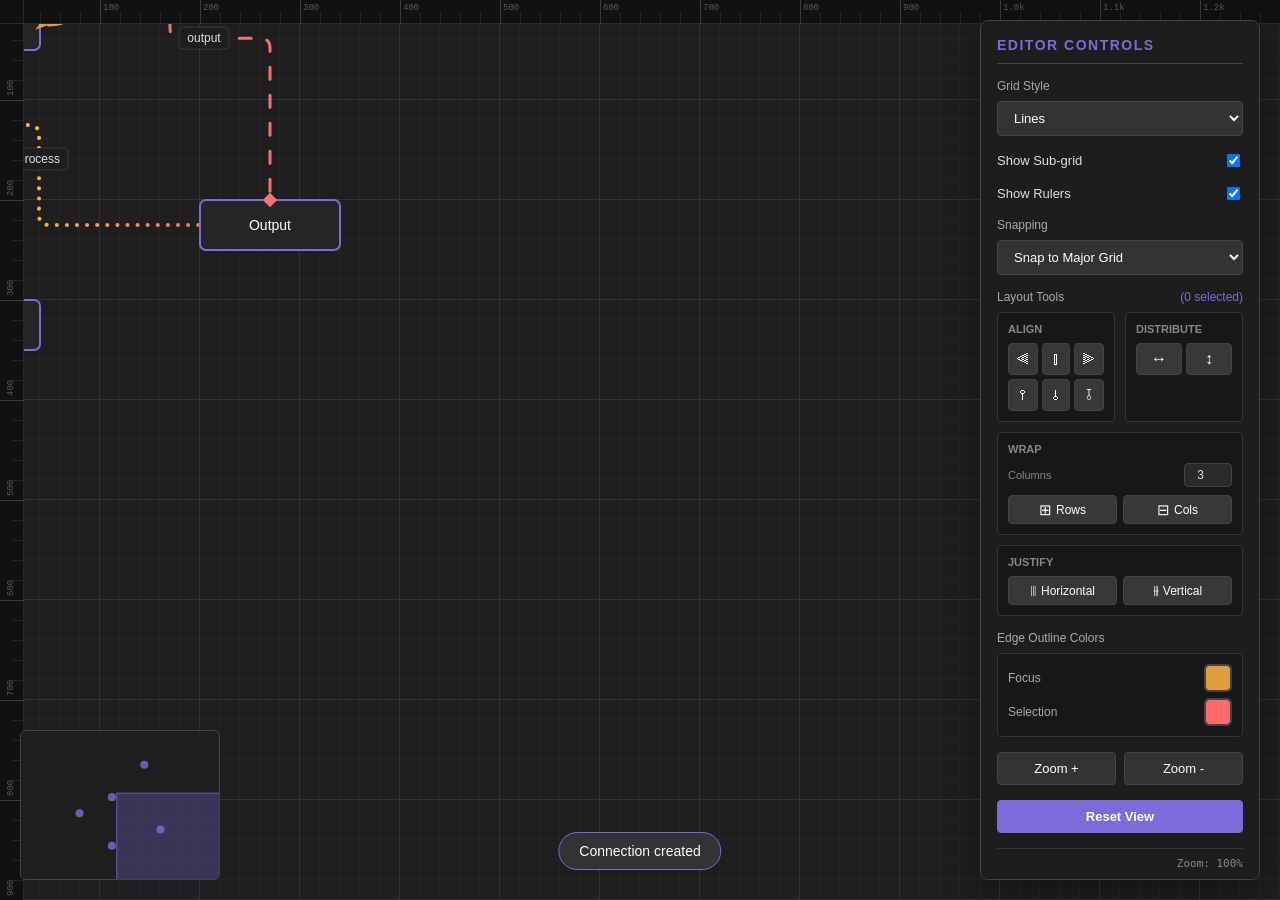
==== commit 328d754f: "v0.1.7-added-more-path's-Style-Options - added more style to path and slots - added editable path's" ====
--- a/index.html
+++ b/index.html
@@ -122,6 +122,19 @@
             <label>Edge Properties <span id="edge-info" style="color:#e09f3e"></span></label>
 
             <div class="tool-section">
+                <h3>Label</h3>
+                <input type="text" id="edge-label" placeholder="Edge label..." class="edge-label-input">
+                <div class="edge-outline-row" style="margin-top:8px">
+                    <span class="edge-outline-label">Text Color</span>
+                    <input type="color" id="edge-label-text-color" value="#e0e0e0" class="edge-color-input">
+                </div>
+                <div class="edge-outline-row" style="margin-top:6px">
+                    <span class="edge-outline-label">BG Color</span>
+                    <input type="color" id="edge-label-bg-color" value="#1e1e1e" class="edge-color-input">
+                </div>
+            </div>
+
+            <div class="tool-section">
                 <h3>Path Method</h3>
                 <div class="edge-method-grid">
                     <button class="edge-opt" data-method="default">Default</button>
@@ -154,6 +167,38 @@
                 <div class="edge-width-row">
                     <input type="range" id="edge-width" min="1" max="10" step="0.5" value="3" class="edge-width-slider">
                     <span id="edge-width-val" class="edge-width-val">3px</span>
+                </div>
+            </div>
+
+            <div class="tool-section">
+                <h3>Source Slot</h3>
+                <div class="edge-method-grid slot-grid">
+                    <button class="edge-opt" data-src-slot="none" title="None">None</button>
+                    <button class="edge-opt" data-src-slot="circle" title="Circle">Circle</button>
+                    <button class="edge-opt" data-src-slot="arrow" title="Arrow">Arrow</button>
+                    <button class="edge-opt" data-src-slot="ring" title="Ring">Ring</button>
+                    <button class="edge-opt" data-src-slot="diamond" title="Diamond">Diamond</button>
+                    <button class="edge-opt" data-src-slot="bar" title="Bar">Bar</button>
+                </div>
+                <div class="edge-outline-row" style="margin-top:8px">
+                    <span class="edge-outline-label">Color</span>
+                    <input type="color" id="edge-src-slot-color" value="#e09f3e" class="edge-color-input">
+                </div>
+            </div>
+
+            <div class="tool-section">
+                <h3>Target Slot</h3>
+                <div class="edge-method-grid slot-grid">
+                    <button class="edge-opt" data-tgt-slot="none" title="None">None</button>
+                    <button class="edge-opt" data-tgt-slot="circle" title="Circle">Circle</button>
+                    <button class="edge-opt" data-tgt-slot="arrow" title="Arrow">Arrow</button>
+                    <button class="edge-opt" data-tgt-slot="ring" title="Ring">Ring</button>
+                    <button class="edge-opt" data-tgt-slot="diamond" title="Diamond">Diamond</button>
+                    <button class="edge-opt" data-tgt-slot="bar" title="Bar">Bar</button>
+                </div>
+                <div class="edge-outline-row" style="margin-top:8px">
+                    <span class="edge-outline-label">Color</span>
+                    <input type="color" id="edge-tgt-slot-color" value="#e09f3e" class="edge-color-input">
                 </div>
             </div>
 
@@ -294,8 +339,19 @@
             document.querySelectorAll('.edge-opt[data-anim]').forEach(b => {
                 b.classList.toggle('active', b.dataset.anim === edge.animation);
             });
+            document.querySelectorAll('.edge-opt[data-src-slot]').forEach(b => {
+                b.classList.toggle('active', b.dataset.srcSlot === edge.sourceSlotStyle);
+            });
+            document.querySelectorAll('.edge-opt[data-tgt-slot]').forEach(b => {
+                b.classList.toggle('active', b.dataset.tgtSlot === edge.targetSlotStyle);
+            });
             edgeWidthSlider.value = edge.strokeWidth;
             edgeWidthVal.textContent = edge.strokeWidth + 'px';
+            document.getElementById('edge-label').value = edge.label || '';
+            document.getElementById('edge-src-slot-color').value = edge.sourceSlotColor || '#e09f3e';
+            document.getElementById('edge-tgt-slot-color').value = edge.targetSlotColor || '#e09f3e';
+            document.getElementById('edge-label-bg-color').value = edge.labelBgColor || '#1e1e1e';
+            document.getElementById('edge-label-text-color').value = edge.labelTextColor || '#e0e0e0';
             renderColorInputs(edge);
         }
 
@@ -381,6 +437,62 @@
             nodesEdges.edgeManager.renderEdge(edge);
         });
 
+        // Edge label input
+        document.getElementById('edge-label').addEventListener('input', (e) => {
+            const edge = nodesEdges.edgeManager.getSelectedEdge();
+            if (!edge) return;
+            edge.label = e.target.value;
+            nodesEdges.edgeManager.renderEdge(edge);
+        });
+
+        // Label bg color
+        document.getElementById('edge-label-bg-color').addEventListener('input', (e) => {
+            const edge = nodesEdges.edgeManager.getSelectedEdge();
+            if (!edge) return;
+            nodesEdges.setEdgeLabelBgColor(edge.id, e.target.value);
+        });
+
+        // Label text color
+        document.getElementById('edge-label-text-color').addEventListener('input', (e) => {
+            const edge = nodesEdges.edgeManager.getSelectedEdge();
+            if (!edge) return;
+            nodesEdges.setEdgeLabelTextColor(edge.id, e.target.value);
+        });
+
+        // Source slot style buttons
+        document.querySelectorAll('.edge-opt[data-src-slot]').forEach(btn => {
+            btn.addEventListener('click', () => {
+                const edge = nodesEdges.edgeManager.getSelectedEdge();
+                if (!edge) return;
+                nodesEdges.setSourceSlotStyle(edge.id, btn.dataset.srcSlot);
+                syncEdgePanel(edge);
+            });
+        });
+
+        // Source slot color
+        document.getElementById('edge-src-slot-color').addEventListener('input', (e) => {
+            const edge = nodesEdges.edgeManager.getSelectedEdge();
+            if (!edge) return;
+            nodesEdges.setSourceSlotColor(edge.id, e.target.value);
+        });
+
+        // Target slot style buttons
+        document.querySelectorAll('.edge-opt[data-tgt-slot]').forEach(btn => {
+            btn.addEventListener('click', () => {
+                const edge = nodesEdges.edgeManager.getSelectedEdge();
+                if (!edge) return;
+                nodesEdges.setTargetSlotStyle(edge.id, btn.dataset.tgtSlot);
+                syncEdgePanel(edge);
+            });
+        });
+
+        // Target slot color
+        document.getElementById('edge-tgt-slot-color').addEventListener('input', (e) => {
+            const edge = nodesEdges.edgeManager.getSelectedEdge();
+            if (!edge) return;
+            nodesEdges.setTargetSlotColor(edge.id, e.target.value);
+        });
+
         document.getElementById('edge-add-color').addEventListener('click', () => {
             const edge = nodesEdges.edgeManager.getSelectedEdge();
             if (!edge || edge.colors.length >= 8) return;
@@ -417,6 +529,11 @@
             colors: ['#e09f3e', '#4ade80'],
             method: 'default',
             strokeWidth: 3,
+            label: 'data flow',
+            sourceSlotStyle: 'arrow',
+            sourceSlotColor: '#e09f3e',
+            targetSlotStyle: 'ring',
+            targetSlotColor: '#4ade80',
         });
         nodesEdges.addEdge(n2.id, n4.id, 'bottom', 'top', {
             colors: ['#f87171'],
@@ -424,12 +541,22 @@
             method: 'squared',
             strokeWidth: 3,
             animation: 'flow',
+            label: 'output',
+            sourceSlotStyle: 'bar',
+            sourceSlotColor: '#f87171',
+            targetSlotStyle: 'diamond',
+            targetSlotColor: '#f87171',
         });
         nodesEdges.addEdge(n1.id, n3.id, 'left', 'right', {
             colors: ['#a78bfa', '#38bdf8'],
             method: 'default',
             strokeWidth: 3,
             animation: 'march',
+            label: 'input',
+            sourceSlotStyle: 'none',
+            sourceSlotColor: '#a78bfa',
+            targetSlotStyle: 'bar',
+            targetSlotColor: '#38bdf8',
         });
         nodesEdges.addEdge(n3.id, n4.id, 'right', 'left', {
             colors: ['#4ade80', '#fbbf24', '#f87171'],
@@ -437,11 +564,21 @@
             method: 'squared',
             strokeWidth: 4,
             animation: 'pulse',
+            label: 'process',
+            sourceSlotStyle: 'circle',
+            sourceSlotColor: '#4ade80',
+            targetSlotStyle: 'none',
+            targetSlotColor: '#f87171',
         });
         nodesEdges.addEdge(n1.id, n5.id, 'bottom', 'top', {
             colors: ['#e09f3e'],
             method: 'straight',
             strokeWidth: 2,
+            label: 'done',
+            sourceSlotStyle: 'arrow',
+            sourceSlotColor: '#e09f3e',
+            targetSlotStyle: 'arrow',
+            targetSlotColor: '#e09f3e',
         });
 
         // UI Bindings
--- a/styles.css
+++ b/styles.css
@@ -242,6 +242,10 @@
     gap: 4px;
 }
 
+.slot-grid {
+    grid-template-columns: 1fr 1fr 1fr;
+}
+
 .edge-opt {
     padding: 6px 4px;
     font-size: 11px;
@@ -356,3 +360,18 @@
     transition: all 0.15s;
 }
 .edge-delete-btn:hover { background: rgba(248,113,113,0.18); border-color: #f87171; }
+
+.edge-label-input {
+    width: 100%;
+    padding: 6px 10px;
+    background: #2a2a2a;
+    border: 1px solid #444;
+    border-radius: 4px;
+    color: #e0e0e0;
+    font-size: 12px;
+    outline: none;
+    transition: border-color 0.15s;
+}
+.edge-label-input:focus {
+    border-color: #7b6cd9;
+}
--- a/js/extensions/nodes-edges/nodes-edges.css
+++ b/js/extensions/nodes-edges/nodes-edges.css
@@ -103,13 +103,22 @@
 
 /* ─── GraphNode ports ─── */
 .gn-port {
+    opacity: 0;
+    transition: opacity 0.15s;
+    cursor: crosshair;
+    pointer-events: all;
+}
+
+.gn-port > circle {
     fill: var(--gb-accent-color, #7b6cd9);
     stroke: var(--gb-bg-color, #1e1e1e);
     stroke-width: 2px;
-    opacity: 0;
-    transition: opacity 0.15s, fill 0.15s;
-    cursor: crosshair;
-    pointer-events: all;
+    transition: fill 0.15s;
+}
+
+.gn-port > polygon,
+.gn-port > path {
+    transition: fill 0.15s, stroke 0.15s;
 }
 
 .graph-element:hover .gn-port,
@@ -117,8 +126,73 @@
     opacity: 1;
 }
 
-.gn-port:hover {
+.gn-port:hover > circle {
     fill: #fff;
+}
+
+.gn-port:hover > polygon,
+.gn-port:hover > path {
+    fill: #fff;
+}
+
+/* ═══════════════════════════════════════════════════════════════
+   Edge Label
+   Visual properties (fill, stroke, font-size, etc.) are set
+   exclusively via JS attributes in GraphEdge._updateLabel().
+   CSS must NOT declare fill/stroke here — CSS overrides SVG
+   presentation attributes, which would break programmatic
+   styling (setEdgeLabelBgColor, setEdgeLabelTextColor, etc.).
+   Only behavioural / filter-based rules belong here.
+   ═══════════════════════════════════════════════════════════════ */
+
+.ge-label-bg {
+    pointer-events: all;
+    cursor: pointer;
+    transition: filter 0.15s;
+}
+
+.ge-label-bg:hover {
+    filter: brightness(1.25);
+}
+
+.ge-label-bg.ge-label-selected {
+    filter: brightness(1.1) drop-shadow(0 0 5px rgba(255, 107, 107, 0.55));
+}
+
+.ge-label {
+    font-weight: 500;
+    pointer-events: none;
+    user-select: none;
+}
+
+.ge-label-edit-input {
+    font-family: inherit;
+    padding: 3px 8px;
+    border-radius: 4px;
+    outline: none;
+    width: 100px;
+    max-width: 200px;
+    min-width: 40px;
+    text-align: center;
+    border: 1.5px solid rgba(123, 108, 217, 0.6);
+    box-shadow: 0 2px 12px rgba(0, 0, 0, 0.5), 0 0 0 1px rgba(123, 108, 217, 0.15);
+    transition: border-color 0.15s, box-shadow 0.15s;
+    /* background and color are set inline by EdgeManager to match edge label */
+}
+
+.ge-label-edit-input:focus {
+    border-color: rgba(123, 108, 217, 0.9);
+    box-shadow: 0 2px 16px rgba(0, 0, 0, 0.6), 0 0 0 2px rgba(123, 108, 217, 0.25);
+}
+
+/* ─── Slot layer (above nodes) ─── */
+.slot-layer {
+    pointer-events: none;
+}
+
+/* ─── Slot markers ─── */
+.ge-slot {
+    pointer-events: none;
 }
 
 /* ─── GraphNode body ─── */
